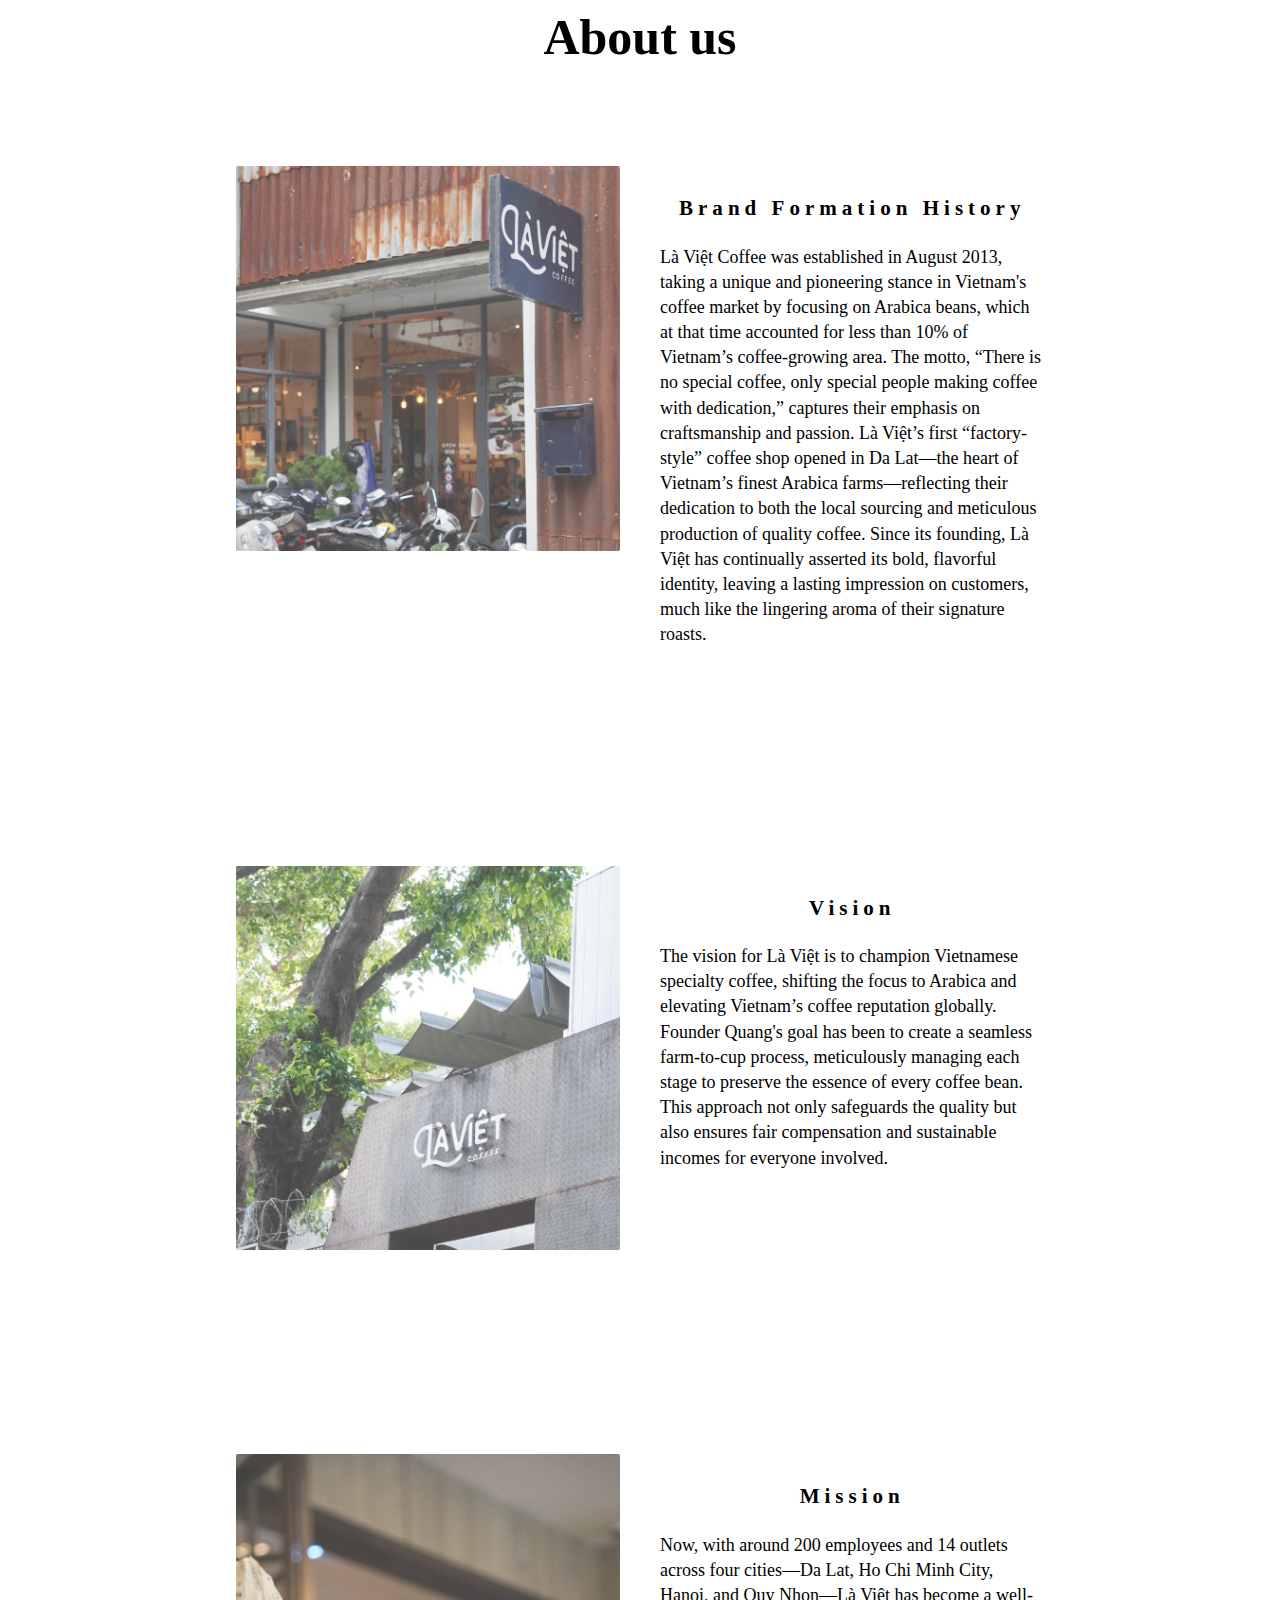
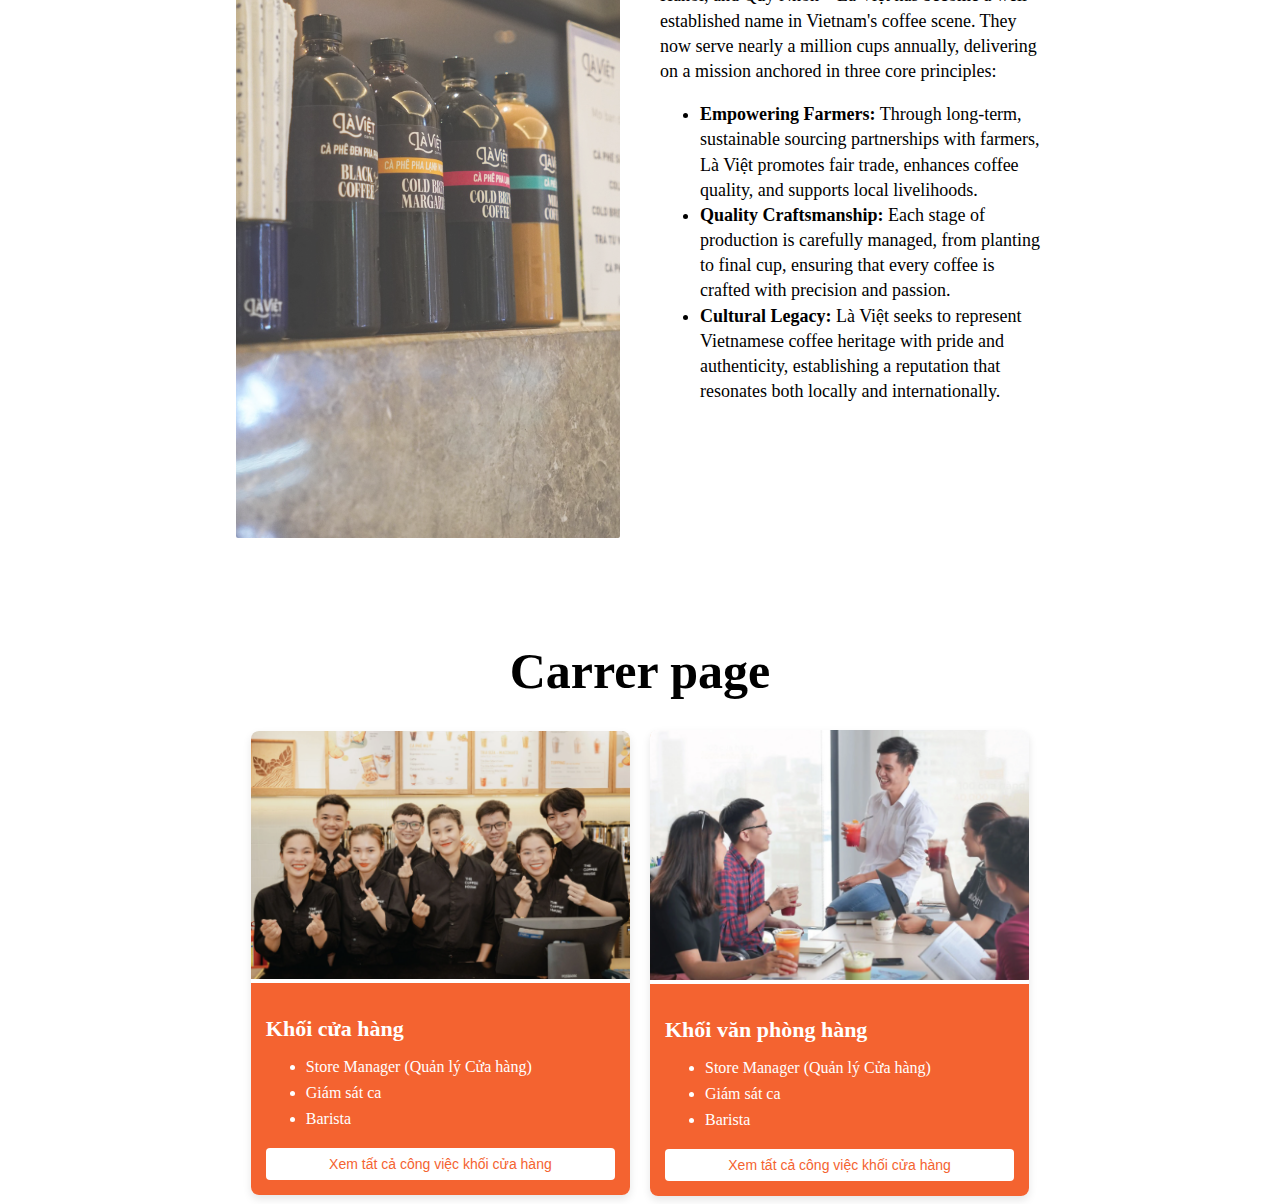
==== index.html @ 1c22817c "first commit" ====
<!DOCTYPE html>
<html lang="en">
<head>
    <meta charset="UTF-8">
    <meta http-equiv="X-UA-Compatible" content="IE=edge">
    <meta name="viewport" content="width=device-width, initial-scale=1.0">
    <title>About us and Carrer </title>
    <link rel="preconnect" href="https://fonts.googleapis.com">
    <link rel="preconnect" href="https://fonts.gstatic.com" crossorigin>
    <link href="https://fonts.googleapis.com/css2?family=Jost:ital,wght@0,400;0,500;0,600;0,700;0,800;0,900;1,400;1,500;1,600;1,700;1,800;1,900&display=swap" rel="stylesheet">
    <link rel="stylesheet" href="./assets/css/style.css">
    <link rel="stylesheet" href="https://cdn.jsdelivr.net/npm/boxicons@latest/css/boxicons.min.css">
</head>
<body>
    <div id="main">
        <div class="">
            <div id="label">About us</div>
            <div id="about">
                <div class="about--img">
                    <img src="./assets/images/about_us_img.jpg" alt="">
                </div>
                <div class="about--des">
                    <h3>Brand Formation History</h3>
                    <p class="about--des--first-para">
                        Là Việt Coffee was established in August 2013, taking a unique and pioneering stance in Vietnam's coffee market by focusing on Arabica beans, which at that time accounted for less than 10% of Vietnam’s coffee-growing area. The motto, “There is no special coffee, only special people making coffee with dedication,” captures their emphasis on craftsmanship and passion. Là Việt’s first “factory-style” coffee shop opened in Da Lat—the heart of Vietnam’s finest Arabica farms—reflecting their dedication to both the local sourcing and meticulous production of quality coffee. Since its founding, Là Việt has continually asserted its bold, flavorful identity, leaving a lasting impression on customers, much like the lingering aroma of their signature roasts.
                    </p>
                </div>
            </div>
            <div id="about">
                <div class="about--img">
                    <img src="./assets/images/about_us_img_2.jpg" alt="">
                </div>
                <div class="about--des">
                    <h3>Vision</h3>
                    <p class="about--des--first-para">
                        The vision for Là Việt is to champion Vietnamese specialty coffee, shifting the focus to Arabica and elevating Vietnam’s coffee reputation globally. Founder Quang's goal has been to create a seamless farm-to-cup process, meticulously managing each stage to preserve the essence of every coffee bean. This approach not only safeguards the quality but also ensures fair compensation and sustainable incomes for everyone involved.
                    </p>
                </div>
            </div>
            <div id="about">
                <div class="about--img">
                    <img src="./assets/images/about_us_img_3.jpg" alt="">
                </div>
                <div class="about--des">
                    <h3>Mission</h3>
                    <p class="about--des--first-para">
                        Now, with around 200 employees and 14 outlets across four cities—Da Lat, Ho Chi Minh City, Hanoi, and Quy Nhon—Là Việt has become a well-established name in Vietnam's coffee scene. They now serve nearly a million cups annually, delivering on a mission anchored in three core principles:
                        <ul>
                            <li><span id="bold">Empowering Farmers:</span> Through long-term, sustainable sourcing partnerships with farmers, Là Việt promotes fair trade, enhances coffee quality, and supports local livelihoods.</li>
                            <li><span id="bold">Quality Craftsmanship:</span> Each stage of production is carefully managed, from planting to final cup, ensuring that every coffee is crafted with precision and passion.</li>
                            <li><span id="bold">Cultural Legacy:</span> Là Việt seeks to represent Vietnamese coffee heritage with pride and authenticity, establishing a reputation that resonates both locally and internationally.
                            </li>
                        </ul>
                    </p>
                </div>
            </div>
        </div>

        <div class="">
            <div id="label">Carrer page</div>
            <div class="carrer">
                <div class="carrer-store">
                    <div class="image-section">
                        <img src="./assets/images/career_store.png" alt="Team Image" class="team-image">
                    </div>
                    <div class="job-section">
                        <h2>Khối cửa hàng</h2>
                        <ul>
                            <li>Store Manager (Quản lý Cửa hàng)</li>
                            <li>Giám sát ca</li>
                            <li>Barista</li>
                        </ul>
                        <button class="view-all-btn">Xem tất cả công việc khối cửa hàng</button>
                    </div>
                </div>
                <div class="carrer-office">
                    <div class="image-section">
                        <img src="./assets/images/carrer_office.png" alt="Team Image" class="team-image">
                    </div>
                    <div class="job-section">
                        <h2>Khối văn phòng hàng</h2>
                        <ul>
                            <li>Store Manager (Quản lý Cửa hàng)</li>
                            <li>Giám sát ca</li>
                            <li>Barista</li>
                        </ul>
                        <button class="view-all-btn">Xem tất cả công việc khối cửa hàng</button>
                    </div>
                </div>
            </div>
        </div>
    </div>
</body>
</html>
---- assets/css/style.css ----
#about {
    padding: 100px 18%;
    display: flex;
}

.about--img img {
    opacity: 0.75;
    width: 100%;
    height: auto;
    border-radius: 2px;
}

.about--img {
    width: calc(100%/2);
}

.about--des {
    width: calc(100%/2);
    margin-left: 40px;
    font-size: 18px;
    line-height: 1.4;
}

.about--des h1, .about--des h3 {
    text-align: center;
    letter-spacing: 5px;
}

.about--des h3 {
    margin-top: 28px;
}

.about--des p {
    margin-top: 20px;
}

.about--des .about--des--second-para {
    opacity: 0.7;
}

#bold {
    font-weight: bold;
}

#label {
    text-align: center;
    font-size: 50px;
    font-weight: bold;
}

.carrer {
    display: flex;
    gap: 20px;
    justify-content: center;
    align-items: center;
    margin-top: 30px;
}

.carrer-store, .carrer-office {
    width: 30%;
    background-color: #fff;
    border-radius: 8px;
    overflow: hidden;
    box-shadow: 0 4px 8px rgba(0, 0, 0, 0.1);
    transition: transform 0.3s ease, box-shadow 0.3s ease;
}

.carrer-store:hover, .carrer-office:hover {
    transform: translateY(-5px);
    box-shadow: 0 6px 12px rgba(0, 0, 0, 0.15);
}

.image-section img {
    width: 100%;
    height: auto;
}

.job-section {
    padding: 15px;
    background-color: #f46330;
    color: white;
}

.job-section h2 {
    font-size: 22px;
    margin-bottom: 10px;
}

.job-section ul {
    margin-bottom: 20px;
}

.job-section ul li {
    font-size: 16px;
    margin-bottom: 8px;
}

.view-all-btn {
    width: 100%;
    padding: 8px;
    font-size: 14px;
    color: #f46330;
    background-color: white;
    border: none;
    border-radius: 4px;
    cursor: pointer;
    transition: background-color 0.3s ease, color 0.3s ease;
}

.view-all-btn:hover {
    background-color: #f2f2f2;
    color: #f46330;
}
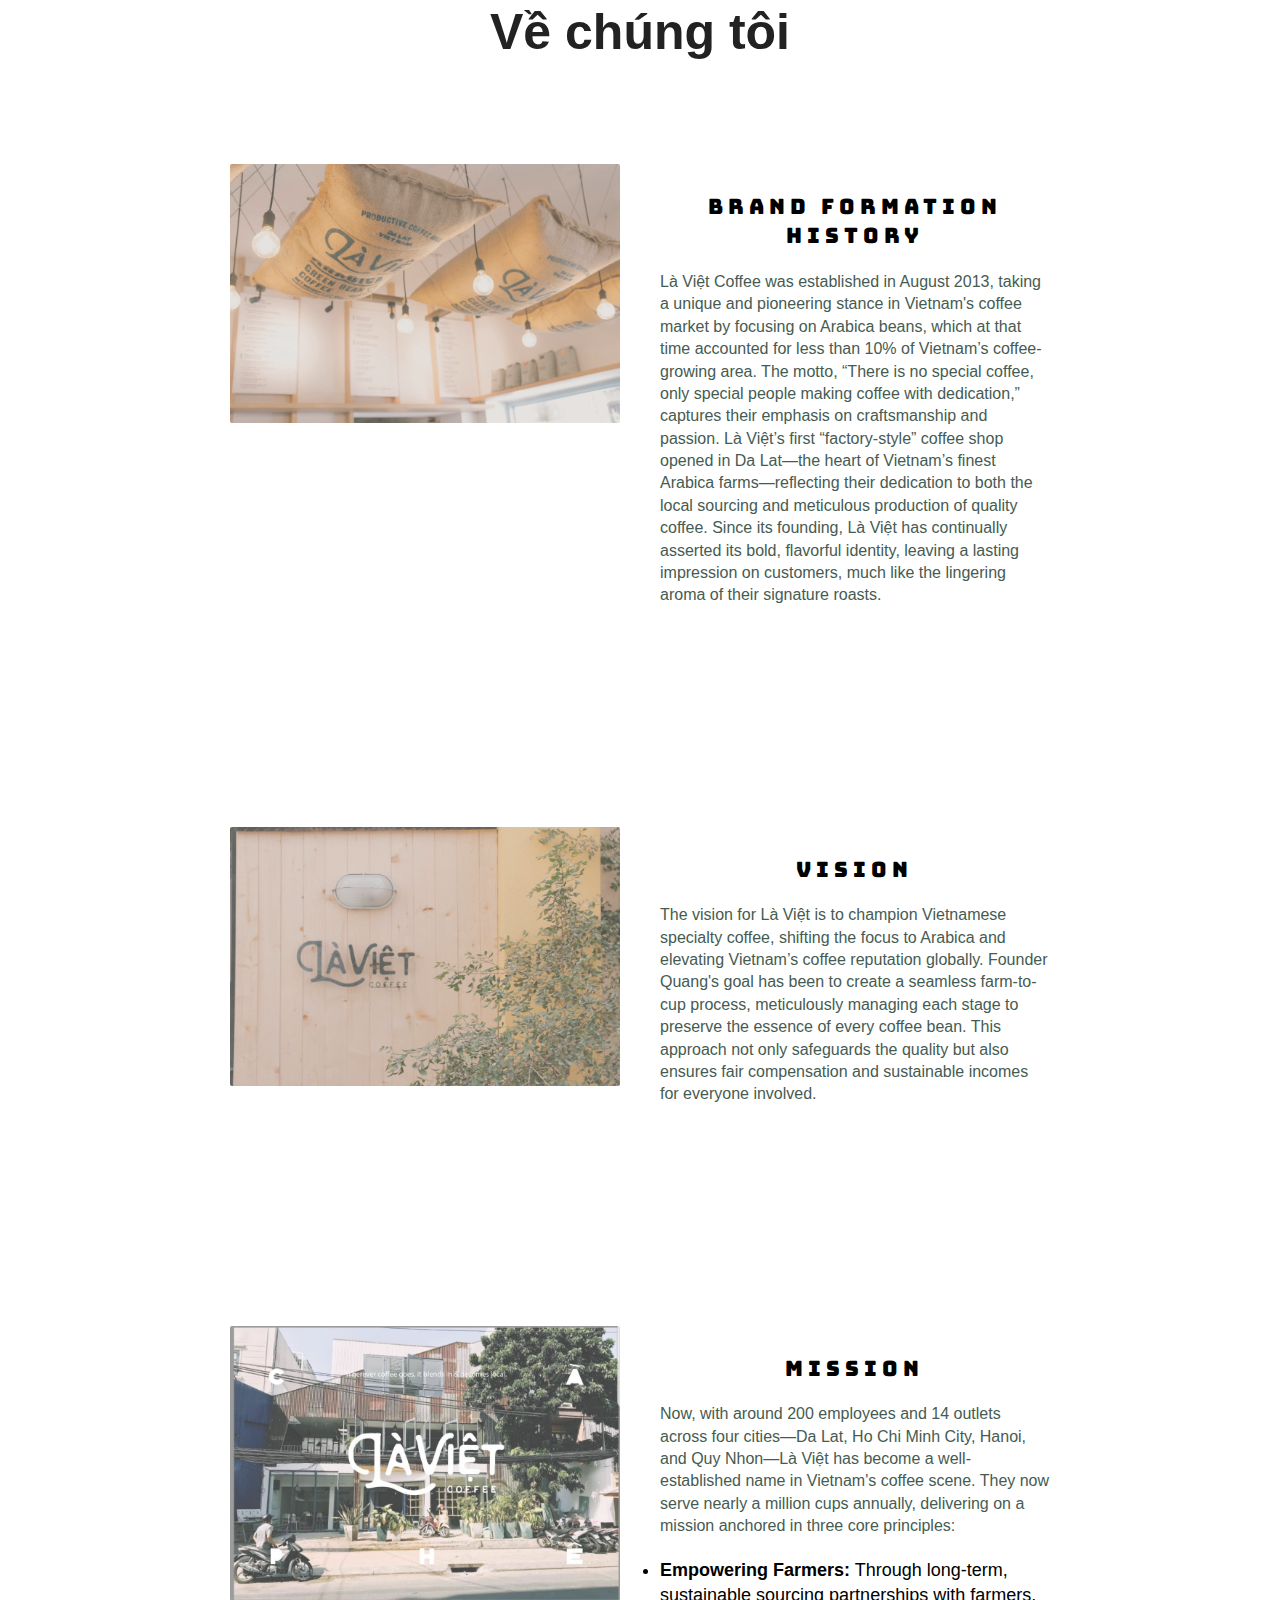
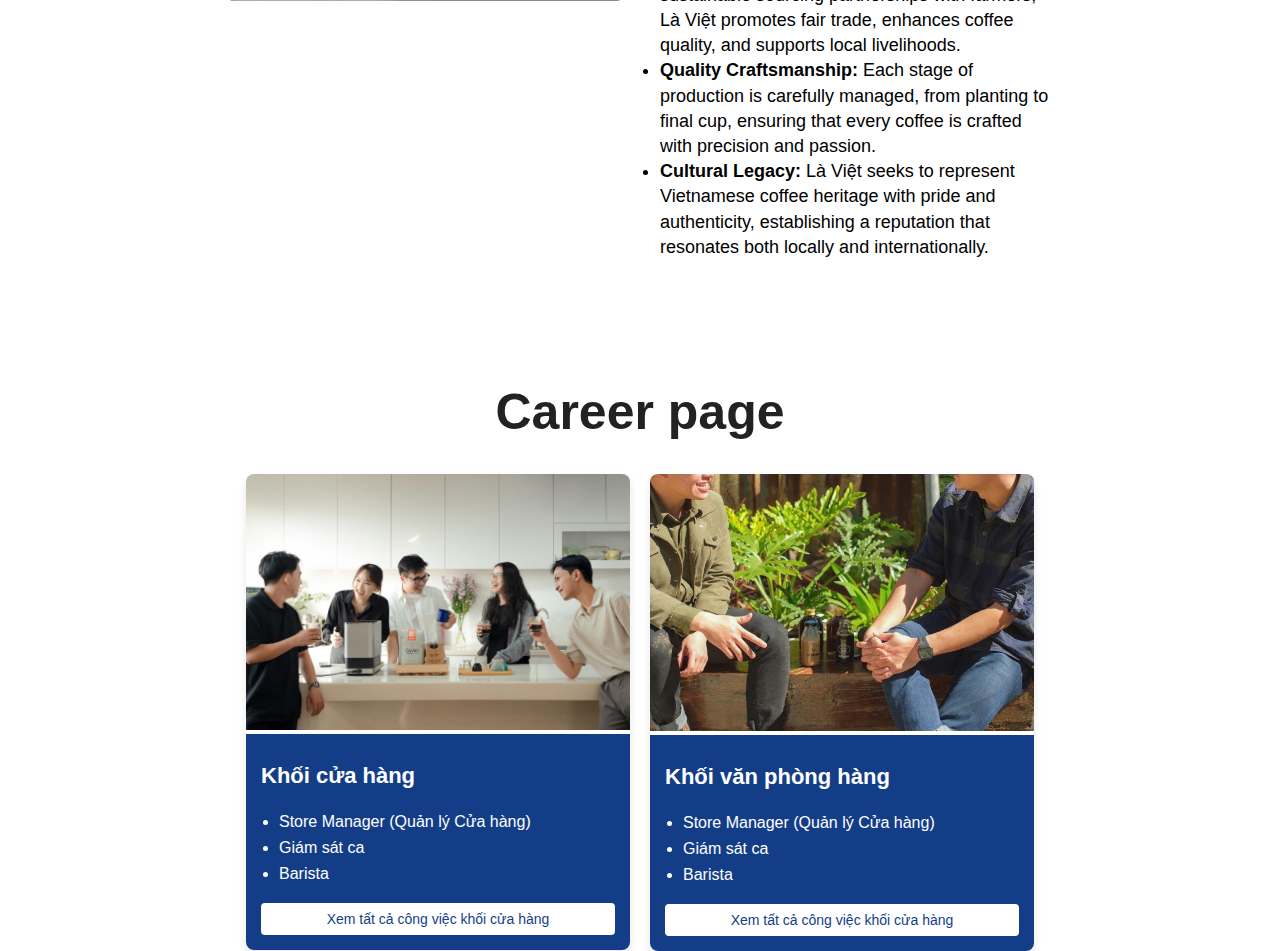
==== commit 27e365b1: "commit" ====
--- a/index.html
+++ b/index.html
@@ -7,17 +7,19 @@
     <title>About us and Carrer </title>
     <link rel="preconnect" href="https://fonts.googleapis.com">
     <link rel="preconnect" href="https://fonts.gstatic.com" crossorigin>
-    <link href="https://fonts.googleapis.com/css2?family=Jost:ital,wght@0,400;0,500;0,600;0,700;0,800;0,900;1,400;1,500;1,600;1,700;1,800;1,900&display=swap" rel="stylesheet">
+    <link href="https://fonts.googleapis.com/css2?family=Bungee&display=swap" rel="stylesheet">
     <link rel="stylesheet" href="./assets/css/style.css">
-    <link rel="stylesheet" href="https://cdn.jsdelivr.net/npm/boxicons@latest/css/boxicons.min.css">
+    <link href="https://fonts.cdnfonts.com/css/helvetica-neue-5" rel="stylesheet">
 </head>
 <body>
     <div id="main">
         <div class="">
-            <div id="label">About us</div>
+            <div id="label">
+                <h1>Về chúng tôi</h1>
+            </div>
             <div id="about">
                 <div class="about--img">
-                    <img src="./assets/images/about_us_img.jpg" alt="">
+                    <img src="./assets/images/about_us_img_1.jpg" alt="">
                 </div>
                 <div class="about--des">
                     <h3>Brand Formation History</h3>
@@ -57,11 +59,11 @@
         </div>
 
         <div class="">
-            <div id="label">Carrer page</div>
+            <div id="label"><h1>Career page</h1></div>
             <div class="carrer">
                 <div class="carrer-store">
                     <div class="image-section">
-                        <img src="./assets/images/career_store.png" alt="Team Image" class="team-image">
+                        <img src="./assets/images/img1.png" alt="Team Image" class="team-image">
                     </div>
                     <div class="job-section">
                         <h2>Khối cửa hàng</h2>
@@ -70,12 +72,12 @@
                             <li>Giám sát ca</li>
                             <li>Barista</li>
                         </ul>
-                        <button class="view-all-btn">Xem tất cả công việc khối cửa hàng</button>
+                        <button onclick="handleCareerStore()" class="view-all-btn">Xem tất cả công việc khối cửa hàng</button>
                     </div>
                 </div>
                 <div class="carrer-office">
                     <div class="image-section">
-                        <img src="./assets/images/carrer_office.png" alt="Team Image" class="team-image">
+                        <img src="./assets/images/img2.png" alt="Team Image" class="team-image">
                     </div>
                     <div class="job-section">
                         <h2>Khối văn phòng hàng</h2>
@@ -84,11 +86,12 @@
                             <li>Giám sát ca</li>
                             <li>Barista</li>
                         </ul>
-                        <button class="view-all-btn">Xem tất cả công việc khối cửa hàng</button>
+                        <button onclick="handleCareerOffice()" class="view-all-btn">Xem tất cả công việc khối cửa hàng</button>
                     </div>
                 </div>
             </div>
         </div>
     </div>
+    <script src="./assets/js/index.js"></script>
 </body>
 </html>--- a/assets/css/style.css
+++ b/assets/css/style.css
@@ -1,3 +1,1243 @@
+/* @import url('https://fonts.googleapis.com/css2?family=Spartan:wght@100;200;300;400;500;600;700;800;900&display=swap');
+ */
+ @import url('https://fonts.cdnfonts.com/css/helvetica-neue-5');
+
+* {
+    margin: 0;
+    padding: 0;
+    box-sizing: border-box;
+    /* font-family: 'Spartan',sans-serif; */
+    font-family: 'Helvetica Neue', sans-serif;
+    text-wrap: pretty;
+}
+
+h1 {
+    font-size: 50px;
+    line-height: 64px;
+    color: #222;
+}
+
+h2 {
+    font-size: 46px;
+    line-height: 54px;
+    color: #222;
+}
+
+h4 {
+    font-size: 20px;
+    color: #222;
+}
+
+h6 {
+    font-weight: 700;
+    font-size: 12x;
+}
+
+p {
+    font-size: 16px;
+    color: #465b52;
+    margin: 15px 0 20px 0;
+}
+
+.section-p1 {
+    padding: 40px 80px;
+}
+
+.section-m1 {
+    margin: 40px 0;
+}
+
+button.normal {
+    font-size: 14px;
+    font-weight: 600;
+    padding: 15px 30px;
+    color: #000;
+    background-color: #fff;
+    border-radius: 4px;
+    cursor: pointer;
+    border: none;
+    outline: none;
+    transition: 0.2s ease;
+}
+
+button.white {
+    font-size: 13px;
+    font-weight: 600;
+    padding: 11px 18px;
+    color: #fff;
+    background-color: transparent;
+    cursor: pointer;
+    border: 1px solid #fff;
+    outline: none;
+    transition: 0.2s ease;
+}
+
+body {
+    width: 100%;
+}
+
+/* Header Start */
+
+#header {
+    display: flex;
+    align-items: center;
+    justify-content: space-between;
+    padding: 20px 80px;
+    background: #E3E6F3;
+    box-shadow: 0 5px 15px rgba(0, 0, 0, 0.06);
+    z-index: 999;
+    position: sticky;
+    top: 0;
+}
+
+#navbar {
+    display: flex;
+    align-items: center;
+    justify-content: center;
+}
+
+#navbar li {
+    list-style: none;
+    padding: 0 20px;
+    position: relative;
+}
+
+#navbar li a {
+    text-decoration: none;
+    font-size: 16px;
+    font-weight: 600;
+    color: #1a1a1a;
+    transition: 0.3s ease; 
+}
+
+#navbar li a:hover,
+#navbar li a.active {
+    color: #088178;
+}
+
+#navbar li a:hover::after,
+#navbar li a.active::after {
+    content: "";
+    width: 30%;
+    height: 2px;
+    background: #088178;
+    position: absolute;
+    bottom: -4px;
+    left: 20px;
+}
+
+#close {
+    display: none;
+}
+
+#mobile {
+    display: none;
+    align-items: center;
+}
+
+/* Home Page */
+
+#hero {
+    background-image: url(images/hero4.png);
+    width: 100%;
+    height: 90vh;
+    background-size: cover;
+    background-position: top 25% right 0;
+    padding: 0 80px;
+    display: flex;
+    flex-direction: column;
+    align-items: flex-start;
+    justify-content: center;
+}
+
+#hero h4 {
+    padding-bottom: 15px;
+}
+
+#hero h1 {
+    color: #088178;
+}
+
+#hero button {
+    background-image: url(images/button.png);
+    background-color: transparent;
+    color: #088178;
+    border: 0;
+    padding: 14px 80px 14px 65px;
+    background-repeat: no-repeat;
+    cursor: pointer;
+    font-weight: 700;
+    font-size: 15px;
+}
+
+#feature {
+    display: flex;
+    align-items: center;
+    justify-content: space-between;
+    flex-wrap: wrap;
+}
+
+#feature .fe-box {
+    width: 180px;
+    text-align: center;
+    padding: 25px 15px;
+    box-shadow: 20px 20px 34px rgba(0, 0, 0, 0.03);
+    border: 1px solid #cce7d0;
+    border-radius: 4px;
+    margin: 15px 0;
+}
+
+#feature .fe-box:hover {
+    box-shadow: 10px 10px 54px rgba(70, 62, 221, 0.1);
+}
+
+#feature .fe-box img{
+    width: 100%;
+    margin-bottom: 10px;
+}
+
+#feature .fe-box h6 {
+    display: inline-block;
+    padding: 9px 8px 6px 8px;
+    line-height: 1;
+    border-radius: 4px;
+    color: #088178;
+    background-color: #fddde4;
+}
+
+#feature .fe-box:nth-child(2) h6 {
+    background-color: #cdebbc;
+}
+
+#feature .fe-box:nth-child(3) h6 {
+    background-color: #d1e8f2;
+}
+
+#feature .fe-box:nth-child(4) h6 {
+    background-color: #cdd4f8;
+}
+
+#feature .fe-box:nth-child(5) h6 {
+    background-color: #f6dbf6;
+}
+
+#feature .fe-box:nth-child(6) h6 {
+    background-color: #fff2e5;
+}
+
+#product1 {
+    text-align: center;
+}
+
+#product1 .pro-container {
+    display: flex;
+    justify-content: space-between;
+    padding-top: 20px;
+    flex-wrap: wrap;
+}
+
+#product1 .pro {
+    width: 23%;
+    min-width: 250px;
+    padding: 10px 12px;
+    border: 1px solid #cce7d0;
+    border-radius: 25px;
+    cursor: pointer;
+    box-shadow: 20px 20px 30px rgba(0, 0, 0, 0.02);
+    margin: 15px 0;
+    transition: 0.2s ease;
+    position: relative;
+}
+
+#product1 .pro:hover {
+    box-shadow: 20px 20px 30px rgba(0, 0, 0, 0.06);
+}
+
+#product1 .pro img {
+    width: 100%;
+    border-radius: 20px;   
+}
+
+#product1 .pro .des {
+    text-align: start;
+    padding: 10px 0;
+}
+
+#product1 .pro .des span {
+    color: #606063;
+    font-size: 12px;
+}
+
+#product1 .pro .des h5 {
+    padding-top: 7px;
+    color: #1a1a1a;
+    font-size: 14px;
+}
+
+#product1 .pro .des i {
+    font-size: 12px;
+    color: rgb(243, 181, 25);
+}
+
+#product1 .pro .des h4 {
+    padding-top: 7px;
+    font-size: 15px;
+    font-weight: 700;
+    color: #088178;
+}
+
+#product1 .pro .cart {
+    width: 40px;
+    height: 40px;
+    line-height: 40px;
+    border-radius: 50px;
+    background-color: #e8f6ea;
+    font-weight: 500;
+    color: #088178;
+    border: 1px solid #cce7d0;
+    position: absolute;
+    bottom: 20px;
+    right: 10px;
+}
+
+#banner {
+    display: flex;
+    flex-direction: column;
+    justify-content: center;
+    align-items: center;
+    text-align: center;
+    background-image: url(images/banner/b2.jpg);
+    background-size: cover;
+    background-position: center;
+    width: 100%;
+    height: 40vh;
+}
+
+#banner h4 {
+    color: #fff;
+    font-size: 16px;
+}
+
+#banner h2 {
+    color: #fff;
+    font-size: 30px;
+    padding: 10px 0;
+}
+
+#banner h2 span {
+    color: #ef3636;
+}
+
+#banner button:hover {
+    background-color: #088178;
+    color: #fff;
+}
+
+#sm-banner {
+    display: flex;
+    justify-content: space-between;
+    flex-wrap: wrap;
+}
+
+#sm-banner .banner-box {
+    display: flex;
+    flex-direction: column;
+    justify-content: center;
+    align-items: flex-start;
+    text-align: center;
+    background-image: url(images/banner/b17.jpg);
+    background-size: cover;
+    background-position: center;
+    min-width: 850px;
+    height: 50vh;
+    padding: 30px;
+}
+
+#sm-banner h4{
+    color: #fff;
+    font-size: 20px;
+    font-weight: 300;
+}
+
+#sm-banner h2 {
+    color: #fff;
+    font-size: 28px;
+    font-weight: 800;
+}
+
+#sm-banner span  {
+    color: #fff;
+    font-size: 14px;
+    font-weight: 500;
+    padding-bottom: 15px;
+}
+
+#sm-banner .banner-box:hover button{
+    background-color: #088178;
+    border: 1px solid #088178;
+}
+
+#sm-banner .banner-box:nth-child(2) {
+    background-image: url(images/banner/b10.jpg);
+}
+
+#banner3 .banner-box {
+    display: flex;
+    flex-direction: column;
+    justify-content: center;
+    align-items: flex-start;
+    text-align: center;
+    background-image: url(images/banner/b7.jpg);
+    background-size: cover;
+    background-position: center;
+    min-width: 30%;
+    height: 30vh;
+    padding: 30px;
+    margin-bottom: 20px;
+}
+
+#banner3 .banner-box:nth-child(2) {
+    background-image: url(images/banner/b4.jpg);
+}
+
+#banner3 .banner-box:nth-child(3) {
+    background-image: url(images/banner/b18.jpg);
+}
+
+#banner3 {
+    display: flex;
+    justify-content: space-between;
+    flex-wrap: wrap;
+    padding: 0 80px;   
+}
+
+#banner3 h2 {
+    color: #fff;
+    font-weight: 900;
+    font-size: 22px;
+}
+
+#banner3 h3 {
+    color: #ec544e;
+    font-weight: 800;
+    font-size: 15px;
+}
+
+#newsletter {
+    display: flex;
+    justify-content: space-between;
+    align-items: center;
+    flex-wrap: wrap;
+    background-image: url(images/banner/b14.png);
+    background-repeat: no-repeat;
+    background-position: 20% 30%;
+    background-color: #041e42;
+}
+
+#newsletter h4 {
+    font-size: 22px;
+    font-weight: 700;
+    color: #fff;
+}
+
+#newsletter p {
+    font-size: 14px;
+    font-weight: 600;
+    color: #818EA0;
+}
+
+#newsletter p span{ 
+    color: #ffbd27;
+}
+
+#newsletter .form {
+    display: flex;
+    width: 40%;
+}
+
+#newsletter input {
+    height: 3.125rem;
+    padding: 0 1.25rem;
+    font-size: 14px;
+    width: 100%;
+    border: 1px solid transparent;
+    border-radius: 4px;
+    outline: none;
+    border-top-right-radius: 0;
+    border-bottom-right-radius: 0;
+}
+
+#newsletter button {
+    background-color: #088178;
+    color: #fff;
+    white-space: nowrap;
+    border-top-left-radius: 0;
+    border-bottom-left-radius: 0;
+}
+
+footer {
+    display: flex;
+    justify-content: space-between;
+    flex-wrap: wrap;
+}
+
+footer .col {
+    display: flex;
+    flex-direction: column;
+    align-items: flex-start;
+    margin-bottom: 20px;
+}
+
+footer .logo {
+    margin-bottom: 30px;
+}
+
+footer h4 {
+    font-size: 14px;
+    padding-bottom: 20px;
+}
+
+footer p {
+    font-size: 13px;
+    margin: 0 0 8px 0;
+}
+
+footer a {
+    font-size: 13px;
+    text-decoration: none;
+    color: #222;
+    margin: 0 0 10px 0;
+}
+
+footer .follow {
+    margin-top: 20px;
+}
+
+footer .follow i{
+    color: #465b52;
+    padding-right: 4px;
+    cursor: pointer;
+}
+
+footer .install .row img{
+    border: 1px solid #088178;
+    border-radius: 6px;
+    margin: 10px 0 15px 0;
+}
+
+footer .follow i:hover,
+footer a:hover {
+    color: #088178;
+}
+
+footer .copyright {
+    width: 100%;
+    text-align: center;
+}
+
+/* Shop Page */
+
+#page-header {
+    background-image: url(images/banner/b1.jpg);
+    width: 100%;
+    height: 40vh;
+    background-size: cover;
+    display: flex;
+    justify-content: center;
+    text-align: center;
+    flex-direction: column;
+    padding: 14px;
+}
+
+#page-header h2,
+#page-header p {
+    color: #fff;
+}
+
+#pagination {
+    text-align: center;
+}
+
+#pagination a {
+    text-decoration: none;
+    background-color: #088178;
+    padding: 15px 20px;
+    border-radius: 4px;
+    color: #fff;
+    font-weight: 600;
+}
+
+#pagination a i {
+    font-size: 16px;
+    font-weight: 600;
+}
+
+/* Single Product Page */
+
+#productdetails {
+    display: flex;
+    margin-top: 20px;
+}
+
+#productdetails .single-pro-image{
+    width: 40%;
+    margin-right: 50px;
+}
+
+.small-image-group {
+    display: flex;
+    justify-content: space-between;
+}
+
+.small-img-col {
+    flex-basis: 24%;
+    cursor: pointer;
+}
+
+#productdetails .single-pro-details {
+    width: 50%;
+    padding-top: 30px;
+}
+
+#productdetails .single-pro-details h4 {
+    padding: 40px 0 20px 0;
+}
+
+#productdetails .single-pro-details h2 {
+    font-size: 26px;
+}
+
+#productdetails .single-pro-details select {
+    display: block;
+    padding: 5px 10px;
+    margin-bottom: 10px;
+}
+
+#productdetails .single-pro-details input {
+    width: 50px;
+    height: 47px;
+    padding-left: 10px;
+    font-size: 16px;
+    margin-right: 10px;
+}
+
+#productdetails .single-pro-details button {
+    background-color: #088178;
+    color: #fff;
+}
+
+#productdetails .single-pro-details input:focus {
+    outline: none;
+}
+
+#productdetails .single-pro-details span {
+    line-height: 25px;
+}
+
+/* Blog Page */
+
+#page-header.blog-header {
+    background-image: url(images/banner/b19.jpg);
+}
+
+#blog {
+    padding: 150px 150px 0 150px;
+}
+
+#blog .blog-box {
+    display: flex;
+    align-items: center;
+    width: 100%;
+    position: relative;
+    padding-bottom: 90px;
+}
+
+#blog .blog-img {
+    width: 50%;
+    margin-right: 40px;
+}
+
+#blog img {
+    width: 100%;
+    height: 300px;
+    object-fit: cover;
+}
+
+#blog .blog-details {
+    width: 50%;
+}
+
+#blog .blog-details a {
+    text-decoration: none;
+    font-size: 11px;
+    color: #000;
+    font-weight: 700;
+    position: relative;
+    transition: 0.3s;
+}
+
+#blog .blog-details a::after {
+    content: "";
+    width: 50px;
+    height: 1px;
+    background-color: #000;
+    position: absolute;
+    top: 4px;
+    right: -60px;
+}
+
+#blog .blog-details a:hover {
+    color: #088178;
+}
+
+#blog .blog-details a:hover::after {
+    background-color: #088178;
+}
+
+#blog .blog-box h1 {
+    position: absolute;
+    top: -40px;
+    left: 0;
+    font-size: 70px;
+    font-weight: 700;
+    color: #c9cbce;
+    z-index: -9;
+}
+
+/* About Page */
+
+#page-header.about-header {
+    background-image: url(images/about/banner.png);
+}
+
+#about-head {
+    display: flex;
+    align-items: center;
+}
+
+#about-head img {
+    width: 50%;
+    height: auto;
+}
+
+#about-head div {
+    padding-left: 40px;
+}
+
+
+#about-app {
+    text-align: center;
+}
+
+#about-app .video {
+    width: 70%;
+    height: 100%;
+    margin: 30px auto 0 auto;
+} 
+
+#about-app .video video {
+    width: 100%;
+    height: 100%;
+    border-radius: 20px;
+}
+
+/* Contact Page */
+
+#contact-details {
+    display: flex;
+    align-items: center;
+    justify-content: space-between;
+}
+
+#contact-details .details {
+    width: 40%;
+}
+
+#contact-details .details span,
+#form-details form span {
+    font-size: 12px;
+}
+
+#contact-details .details h2,
+#form-details form h2 {
+    font-size: 26px;
+    line-height: 35px;
+    padding: 20px 0;
+}
+
+#contact-details .details h3 {
+    font-size: 16px;
+    padding-bottom: 15px;
+}
+
+#contact-details .details li {
+    list-style: none;
+    display: flex;
+    padding: 10px 0;
+    align-items: center;
+}
+
+#contact-details .details li i {
+    font-size: 14px;
+    padding-right: 22px;
+}
+
+#contact-details .details li p {
+    margin: 0;
+    font-size: 14px;
+}
+
+#contact-details .map {
+    width: 55%;
+    height: 400px;
+}
+
+#contact-details .map iframe {
+    width: 100%;
+    height: 100%;
+}
+
+#form-details {
+    display: flex;
+    justify-content: space-between;
+    margin: 30px;
+    padding: 80px;
+    border: 1px solid #e1e1e1;
+}
+
+#form-details form {
+    width: 65%;
+    display: flex;
+    flex-direction: column;
+    align-items: flex-start;
+}
+
+#form-details form input,
+#form-details form textarea {
+    width: 100%;
+    padding: 12px 15px;
+    outline: none;
+    margin-bottom: 20px;
+    border: 1px solid #e1e1e1;
+}
+
+#form-details form button {
+    background-color: #088178;
+    color: #fff;
+}
+
+#form-details .people div {
+    padding-bottom: 25px;
+    display: flex;
+    align-items: flex-start;
+}
+
+#form-details .people div img {
+    width: 65px;
+    height: 65px;
+    object-fit: cover;
+    margin-right: 15px;
+}
+
+#form-details .people div p {
+    margin: 0;
+    font-size: 13px;
+    line-height: 25px;
+}
+
+#form-details .people div span {
+    display: block;
+    color: #000;
+    font-size: 16px;
+    font-weight: 600;
+}
+
+/* Cart Page */
+
+#cart {
+    overflow-x: auto;
+}
+
+#cart table {
+    width: 100%;
+    border-collapse: collapse;
+    table-layout: fixed;
+    white-space: nowrap;
+}
+
+#cart table img {
+    width: 70px;
+}
+
+#cart table td:nth-child(1) {
+    width: 100px;
+    text-align: center;
+}
+
+#cart table td:nth-child(2) {
+    width: 150px;
+    text-align: center;
+}
+
+#cart table td:nth-child(3) {
+    width: 250px;
+    text-align: center;
+}
+
+#cart table td:nth-child(4),
+#cart table td:nth-child(5),
+#cart table td:nth-child(6) {
+    width: 150px;
+    text-align: center;
+}
+
+#cart table td:nth-child(5) input{
+    width: 70px;
+    padding: 10px 5px 10px 15px;
+}
+
+#cart table thead {
+    border: 1px solid #e2e9e1;
+    border-left: none;
+    border-right: none;
+}
+
+#cart table thead td {
+    font-weight: 700;
+    text-transform: uppercase;
+    font-size: 13px;
+    padding: 18px 0;
+}
+
+#cart table tbody tr td {
+    padding-top: 15px;
+}
+
+#cart table tbody td {
+    font-size: 13px;
+}
+
+#cart-add {
+    display: flex;
+    flex-wrap: wrap;
+    justify-content: space-between;
+}
+
+#cart-add .coupon {
+    width: 50%;
+    margin-bottom: 30px;
+}
+
+#cart-add .coupon h3,
+#cart-add .subtotal h3 {
+    padding-bottom: 15px;
+}
+ 
+#cart-add .coupon input {
+    padding: 10px 20px;
+    outline: none;
+    width: 60%;
+    margin-right: 10px;
+    border: 1px solid #e2e9e1;
+}
+
+#cart-add .coupon button,
+#cart-add .subtotal button {
+    background-color: #088178;
+    color: #fff;
+    padding: 12px 20px;
+}
+
+#cart-add .subtotal {
+    width: 50%;
+    margin-bottom: 30px;
+    border: 1px solid #e2e9e1;
+    padding: 30px;
+}
+
+#cart-add .subtotal table {
+    border-collapse: collapse;
+    width: 100%;
+    margin-bottom: 20px;
+}
+
+#cart-add .subtotal table td {
+    width: 50%;
+    border: 1px solid #e2e9e1;
+    padding: 10px;
+    font-size: 13px;
+}
+
+/* Media Query */
+
+@media (max-width: 799px) {
+    .section-p1 {
+        padding: 40px 40px;
+    } 
+
+    #navbar {
+        display: flex;
+        flex-direction: column;
+        align-items: flex-start;
+        justify-content: flex-start;
+        position: fixed;
+        top: 0;
+        right: -300px;
+        height: 100vh;
+        width: 300px;
+        background-color: #E3E6F3;
+        box-shadow: 0 40px 60px rgba(0, 0, 0, 0.1);
+        padding: 80px 0 0 10px;
+        transition: 0.3s;
+    }
+
+    #navbar.active {
+        right: 0px;
+    }
+
+    #navbar li {
+        margin-bottom: 25px;
+    }
+
+    #mobile {
+        display: flex;
+        align-items: center;
+    }
+
+    #mobile i {
+        color: #1a1a1a;
+        font-size: 24px;
+        padding-left: 20px;
+    }
+
+    #close {
+        display: initial;
+        position: absolute;
+        top: 30px;
+        left: 30px;
+        color: #222;
+        font-size: 24px;
+    }
+
+    #lg-bag {
+        display: none;
+    }
+
+    #hero {
+        height: 70vh;
+        padding: 0 80px;
+        background-position: top 30% right 30%;
+    }
+
+    #feature {
+        justify-content: center;
+    }
+
+    #feature .fe-box {
+        margin: 15px 15px;
+    }
+
+    #product1 .pro-container {
+        justify-content: center;
+    }
+
+    #product1 .pro {
+        margin: 15px;
+    }
+
+    #banner {
+        height: 20vh;
+    }
+
+    #sm-banner .banner-box {
+        min-height: 100%;
+        height: 30vh;
+    }
+
+    #banner3 {
+        padding: 0 40px;
+    }
+
+    #banner3 .banner-box {
+        width: 28%;
+    }
+
+    #newsletter .form {
+        width: 70%;
+    }
+
+    /* Contact Page */
+
+    #form-details {
+        padding: 40px;
+    }
+
+    #form-details form {
+        width: 50%;
+    }
+}
+
+@media (max-width: 477px) {
+    .section-p1 {
+        padding: 20px;
+    }
+
+    #header {
+        padding: 10px 30px;
+    }
+
+    h1 {
+        font-size: 38px;
+    }
+
+    h2 {
+        font-size: 32px;
+    }
+
+    #hero {
+        padding: 0 20px;
+        background-position: 55%;
+    }
+
+    #feature {
+        justify-content: space-between;
+    }
+
+    #feature .fe-box {
+        width: 155px;
+        margin: 0 0 15px 0;
+    }
+
+    #product .pro {
+        width: 100%;
+    }
+    
+    #banner {
+        height: 40vh;
+    }
+
+    #sm-banner .banner-box {
+        height: 40vh;
+        margin-bottom: 20px;
+    }
+
+    #banner3 {
+        padding: 0 20px;
+    }
+
+    #banner3 .banner-box {
+        width: 100%;
+    }
+
+    #newsletter {
+        padding: 40px 20px;
+    }
+
+    #newsletter .form {
+        width: 100%;
+    }
+
+    footer .copyright {
+        text-align: start;
+    }
+
+    /* Single Product */
+    #productdetails {
+        display: flex;
+        flex-direction: column;
+    }
+
+    #productdetails .single-pro-image {
+        width: 100%;
+        margin-right: 0px;
+    }
+
+    #productdetails .single-pro-details {
+        width: 100%;
+    }
+
+    /* Blog Page */
+    #blog {
+        padding: 100px 20px 0 20px;
+    }
+
+    #blog .blog-box {
+        display: flex;
+        flex-direction: column;
+        align-items: flex-start;
+    }
+
+    #blog .blog-img {
+        width: 100%;
+        margin-right: 0px;
+        margin-bottom: 30px;
+    }
+
+    #blog .blog-details {
+        width: 100%;
+    }
+
+    /* About Page */
+    
+    #about-head {
+        flex-direction: column;
+    }
+
+    #about-head img {
+        width: 100%;
+        margin-bottom: 20px;
+    }
+
+    #about-head div {
+        padding-left: 0px;
+    }
+
+    #about-app .video {
+        width: 100%;
+    }
+
+    /* Contact Page */
+
+    #contact-details {
+        flex-direction: column;
+    }
+
+    #contact-details .details {
+        width: 100%;
+        margin-bottom: 30px;
+    }
+
+    #contact-details .map {
+        width: 100%;
+    }
+
+    #form-details {
+        margin: 10px;
+        padding: 30px 10px;
+        flex-wrap: wrap;
+    }
+
+    #form-details form {
+        width: 100%;
+        margin-bottom: 30px;
+    }
+
+    /* Cart Page */
+
+    #cart-add {
+        flex-direction: column;
+    }
+
+    #cart-add .coupon {
+        width: 100%;
+    }
+
+    #cart-add .subtotal {
+        width: 100%;
+        padding: 20px;
+    }
+}
+
 #about {
     padding: 100px 18%;
     display: flex;
@@ -24,6 +1264,9 @@
 .about--des h1, .about--des h3 {
     text-align: center;
     letter-spacing: 5px;
+    font-family: "Bungee", sans-serif;
+    font-weight: 400;
+    font-style: normal;
 }
 
 .about--des h3 {
@@ -32,6 +1275,7 @@
 
 .about--des p {
     margin-top: 20px;
+    font-family: 'Helvetica Neue', sans-serif;
 }
 
 .about--des .about--des--second-para {
@@ -54,6 +1298,9 @@
     justify-content: center;
     align-items: center;
     margin-top: 30px;
+    font-family: "Bungee", sans-serif;
+    font-weight: 400;
+    font-style: normal;
 }
 
 .carrer-store, .carrer-office {
@@ -77,11 +1324,12 @@
 
 .job-section {
     padding: 15px;
-    background-color: #f46330;
+    background-color: #133E87;
     color: white;
 }
 
 .job-section h2 {
+    color: #FFFFFF;
     font-size: 22px;
     margin-bottom: 10px;
 }
@@ -91,6 +1339,7 @@
 }
 
 .job-section ul li {
+    margin-left: 18px;
     font-size: 16px;
     margin-bottom: 8px;
 }
@@ -99,7 +1348,7 @@
     width: 100%;
     padding: 8px;
     font-size: 14px;
-    color: #f46330;
+    color: #133E87;
     background-color: white;
     border: none;
     border-radius: 4px;
@@ -109,5 +1358,117 @@
 
 .view-all-btn:hover {
     background-color: #f2f2f2;
-    color: #f46330;
-}
+    color: #133E87;
+}
+
+/* career-store css */
+/* use prefix career-store */
+
+.career-store-list-recruitment {
+    padding: 100px 18%;
+    display: flex;
+    flex-flow: row wrap;
+    font-family: 'Helvetica Neue', sans-serif;
+}
+
+.career-store-recruitment {
+    float: left;
+    width: 33%;
+    background: #fff;
+    padding: 25px;
+    box-shadow: 0 5px 20px rgb(0 0 0 / 10%);
+    margin-top: 5px;
+}
+
+.career-store-recruitment .img {
+    width: 100%;
+    height: auto; 
+    overflow: hidden;
+    display: flex;
+    align-items: center;
+    justify-content: center;
+}
+
+.career-store-recruitment .img img {
+    width: 100%;
+    height: 100%;
+    object-fit: cover; 
+    display: block;
+}
+
+.career-store-recruitment .content {
+    width: 100%;
+    padding: 0px;
+}
+
+.career-store-recruitment .content h5 {
+    font-size: 15px;
+    margin-top: 10px;
+}
+
+.career-store-date-dervice {
+    display: flex;
+    align-items: center;
+    margin: 0 0 10px 0;
+}
+
+.career-store-date-dervice img, .career-store-date-dervice .time, .career-store-date-dervice .date {
+    margin-right: 10px;
+    margin-top: 10px;
+}
+
+.career-store-recruitment .content .btn-style-3 {
+    margin-top: 15px;
+}
+
+.btn-style-3 {
+    font-weight: 500;
+    color: #fff;
+    background: #ddc3af;
+    border-radius: 0;
+    z-index: 10;
+    padding: 10px 30px;
+    font-size: 16px;
+    position: relative;
+    display: block;
+    width: 155px;
+    margin-top: 30px;
+    transition: 0.5s;
+
+    border: none;
+    transition: all ease;
+
+    cursor: pointer;
+}
+
+.btn-style-3:hover {
+    scale: 1.1;
+}
+
+.career-store-details li {
+    margin-left: 16px;
+    margin-top: 5px;
+}
+
+.career-store-required li {
+    margin-left: 16px;
+    margin-top: 5px;
+}
+
+.career-store-recruitment-details {
+    padding: 100px 18%;
+}
+
+.career-store-recruitment-details li {
+    margin-left: 16px;
+    margin-top: 5px;
+}
+
+.career-store-recruitment-details h3 {
+    margin-top: 10px;
+}
+
+.career-store-contact span {
+    display: block;
+    margin-top: 10px;
+}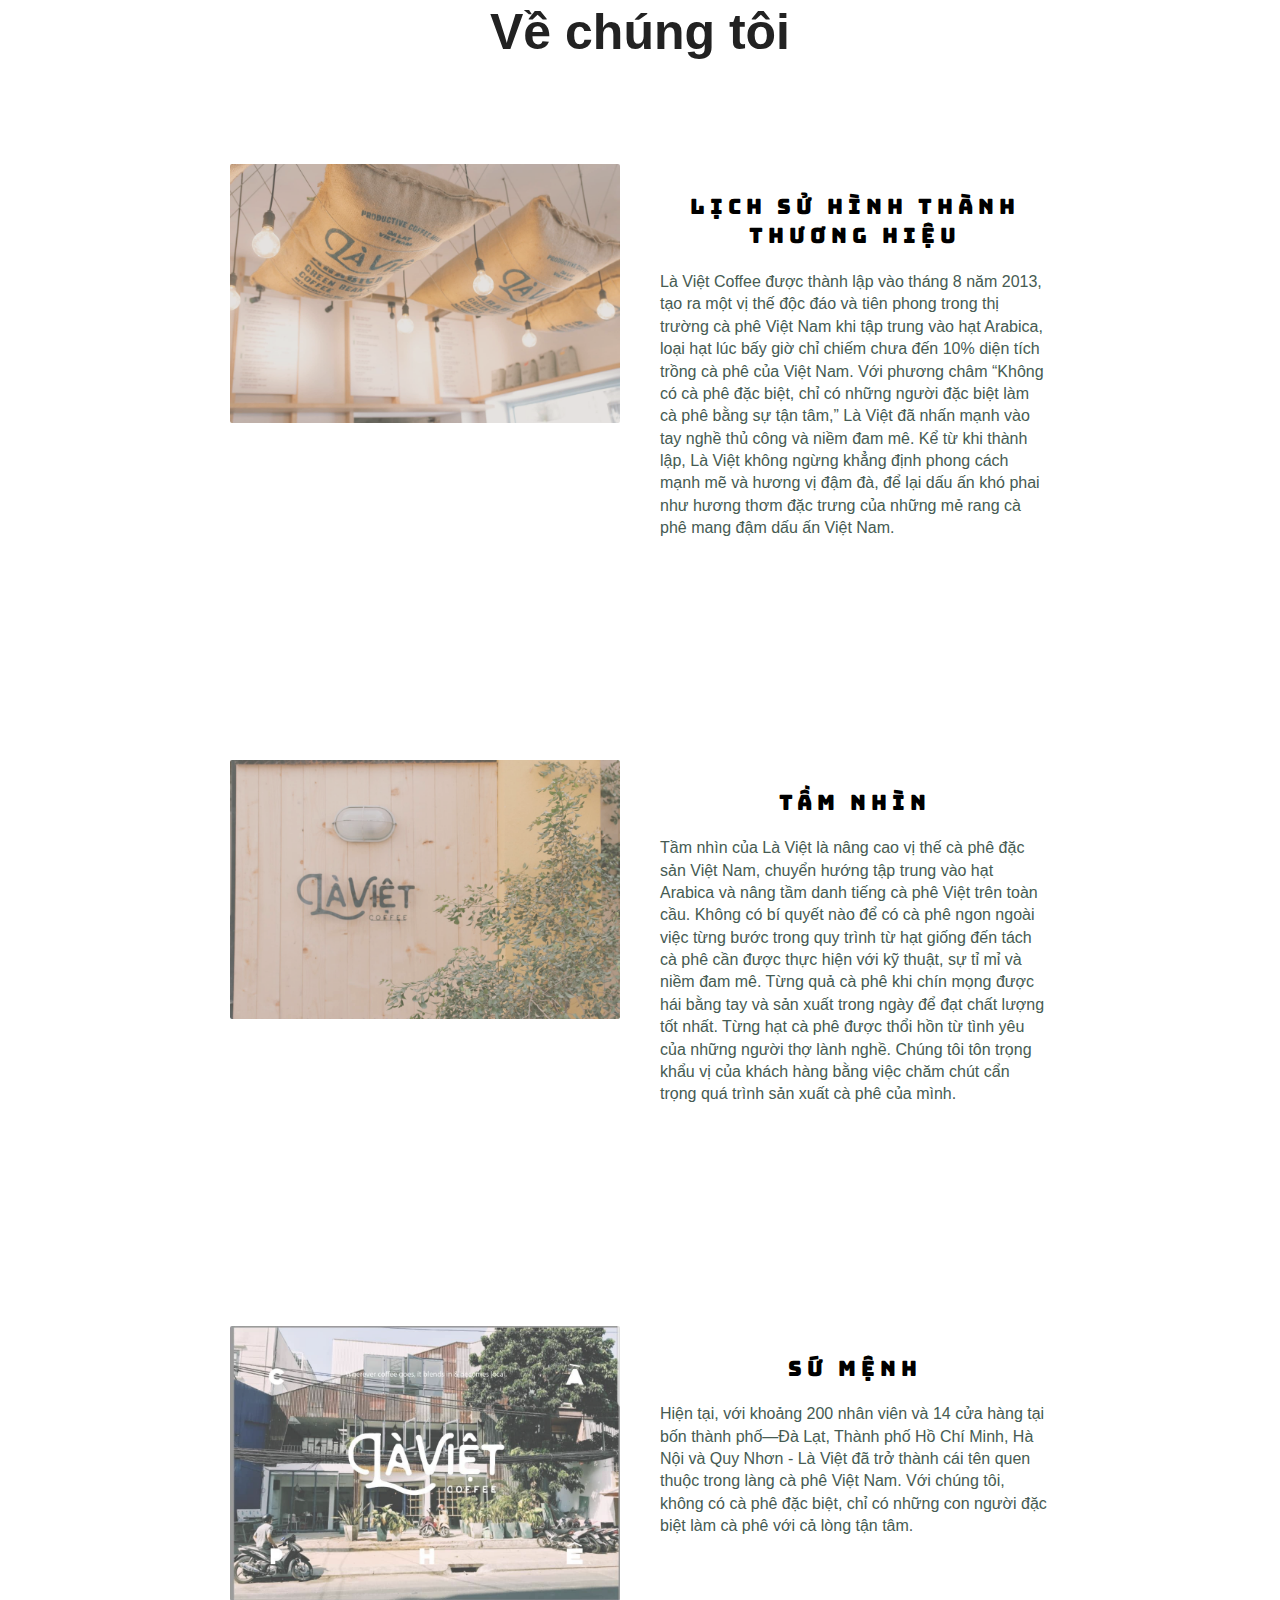
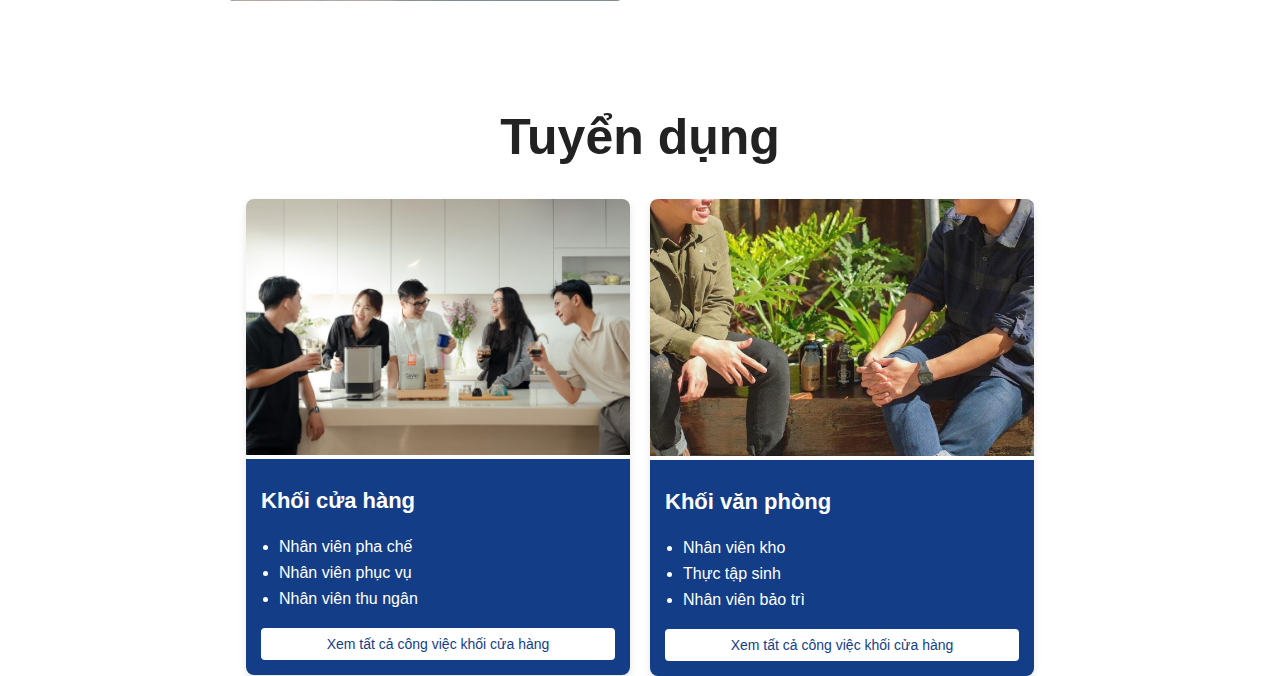
==== commit bfec773f: "commit" ====
--- a/index.html
+++ b/index.html
@@ -22,9 +22,9 @@
                     <img src="./assets/images/about_us_img_1.jpg" alt="">
                 </div>
                 <div class="about--des">
-                    <h3>Brand Formation History</h3>
+                    <h3>Lịch sử hình thành thương hiệu</h3>
                     <p class="about--des--first-para">
-                        Là Việt Coffee was established in August 2013, taking a unique and pioneering stance in Vietnam's coffee market by focusing on Arabica beans, which at that time accounted for less than 10% of Vietnam’s coffee-growing area. The motto, “There is no special coffee, only special people making coffee with dedication,” captures their emphasis on craftsmanship and passion. Là Việt’s first “factory-style” coffee shop opened in Da Lat—the heart of Vietnam’s finest Arabica farms—reflecting their dedication to both the local sourcing and meticulous production of quality coffee. Since its founding, Là Việt has continually asserted its bold, flavorful identity, leaving a lasting impression on customers, much like the lingering aroma of their signature roasts.
+                        Là Việt Coffee được thành lập vào tháng 8 năm 2013, tạo ra một vị thế độc đáo và tiên phong trong thị trường cà phê Việt Nam khi tập trung vào hạt Arabica, loại hạt lúc bấy giờ chỉ chiếm chưa đến 10% diện tích trồng cà phê của Việt Nam. Với phương châm “Không có cà phê đặc biệt, chỉ có những người đặc biệt làm cà phê bằng sự tận tâm,” Là Việt đã nhấn mạnh vào tay nghề thủ công và niềm đam mê. Kể từ khi thành lập, Là Việt không ngừng khẳng định phong cách mạnh mẽ và hương vị đậm đà, để lại dấu ấn khó phai như hương thơm đặc trưng của những mẻ rang cà phê mang đậm dấu ấn Việt Nam.
                     </p>
                 </div>
             </div>
@@ -33,9 +33,9 @@
                     <img src="./assets/images/about_us_img_2.jpg" alt="">
                 </div>
                 <div class="about--des">
-                    <h3>Vision</h3>
+                    <h3>Tầm nhìn</h3>
                     <p class="about--des--first-para">
-                        The vision for Là Việt is to champion Vietnamese specialty coffee, shifting the focus to Arabica and elevating Vietnam’s coffee reputation globally. Founder Quang's goal has been to create a seamless farm-to-cup process, meticulously managing each stage to preserve the essence of every coffee bean. This approach not only safeguards the quality but also ensures fair compensation and sustainable incomes for everyone involved.
+                        Tầm nhìn của Là Việt là nâng cao vị thế cà phê đặc sản Việt Nam, chuyển hướng tập trung vào hạt Arabica và nâng tầm danh tiếng cà phê Việt trên toàn cầu. Không có bí quyết nào để có cà phê ngon ngoài việc từng bước trong quy trình từ hạt giống đến tách cà phê cần được thực hiện với kỹ thuật, sự tỉ mỉ và niềm đam mê. Từng quả cà phê khi chín mọng được hái bằng tay và sản xuất trong ngày để đạt chất lượng tốt nhất. Từng hạt cà phê được thổi hồn từ tình yêu của những người thợ lành nghề. Chúng tôi tôn trọng khẩu vị của khách hàng bằng việc chăm chút cẩn trọng quá trình sản xuất cà phê của mình.
                     </p>
                 </div>
             </div>
@@ -44,22 +44,16 @@
                     <img src="./assets/images/about_us_img_3.jpg" alt="">
                 </div>
                 <div class="about--des">
-                    <h3>Mission</h3>
+                    <h3>Sứ mệnh</h3>
                     <p class="about--des--first-para">
-                        Now, with around 200 employees and 14 outlets across four cities—Da Lat, Ho Chi Minh City, Hanoi, and Quy Nhon—Là Việt has become a well-established name in Vietnam's coffee scene. They now serve nearly a million cups annually, delivering on a mission anchored in three core principles:
-                        <ul>
-                            <li><span id="bold">Empowering Farmers:</span> Through long-term, sustainable sourcing partnerships with farmers, Là Việt promotes fair trade, enhances coffee quality, and supports local livelihoods.</li>
-                            <li><span id="bold">Quality Craftsmanship:</span> Each stage of production is carefully managed, from planting to final cup, ensuring that every coffee is crafted with precision and passion.</li>
-                            <li><span id="bold">Cultural Legacy:</span> Là Việt seeks to represent Vietnamese coffee heritage with pride and authenticity, establishing a reputation that resonates both locally and internationally.
-                            </li>
-                        </ul>
+                        Hiện tại, với khoảng 200 nhân viên và 14 cửa hàng tại bốn thành phố—Đà Lạt, Thành phố Hồ Chí Minh, Hà Nội và Quy Nhơn - Là Việt đã trở thành cái tên quen thuộc trong làng cà phê Việt Nam. Với chúng tôi, không có cà phê đặc biệt, chỉ có những con người đặc biệt làm cà phê với cả lòng tận tâm.
                     </p>
                 </div>
             </div>
         </div>
 
         <div class="">
-            <div id="label"><h1>Career page</h1></div>
+            <div id="label"><h1>Tuyển dụng</h1></div>
             <div class="carrer">
                 <div class="carrer-store">
                     <div class="image-section">
@@ -68,9 +62,9 @@
                     <div class="job-section">
                         <h2>Khối cửa hàng</h2>
                         <ul>
-                            <li>Store Manager (Quản lý Cửa hàng)</li>
-                            <li>Giám sát ca</li>
-                            <li>Barista</li>
+                            <li>Nhân viên pha chế</li>
+                            <li>Nhân viên phục vụ</li>
+                            <li>Nhân viên thu ngân</li>
                         </ul>
                         <button onclick="handleCareerStore()" class="view-all-btn">Xem tất cả công việc khối cửa hàng</button>
                     </div>
@@ -80,11 +74,11 @@
                         <img src="./assets/images/img2.png" alt="Team Image" class="team-image">
                     </div>
                     <div class="job-section">
-                        <h2>Khối văn phòng hàng</h2>
+                        <h2>Khối văn phòng</h2>
                         <ul>
-                            <li>Store Manager (Quản lý Cửa hàng)</li>
-                            <li>Giám sát ca</li>
-                            <li>Barista</li>
+                            <li>Nhân viên kho</li>
+                            <li>Thực tập sinh</li>
+                            <li>Nhân viên bảo trì</li>
                         </ul>
                         <button onclick="handleCareerOffice()" class="view-all-btn">Xem tất cả công việc khối cửa hàng</button>
                     </div>
